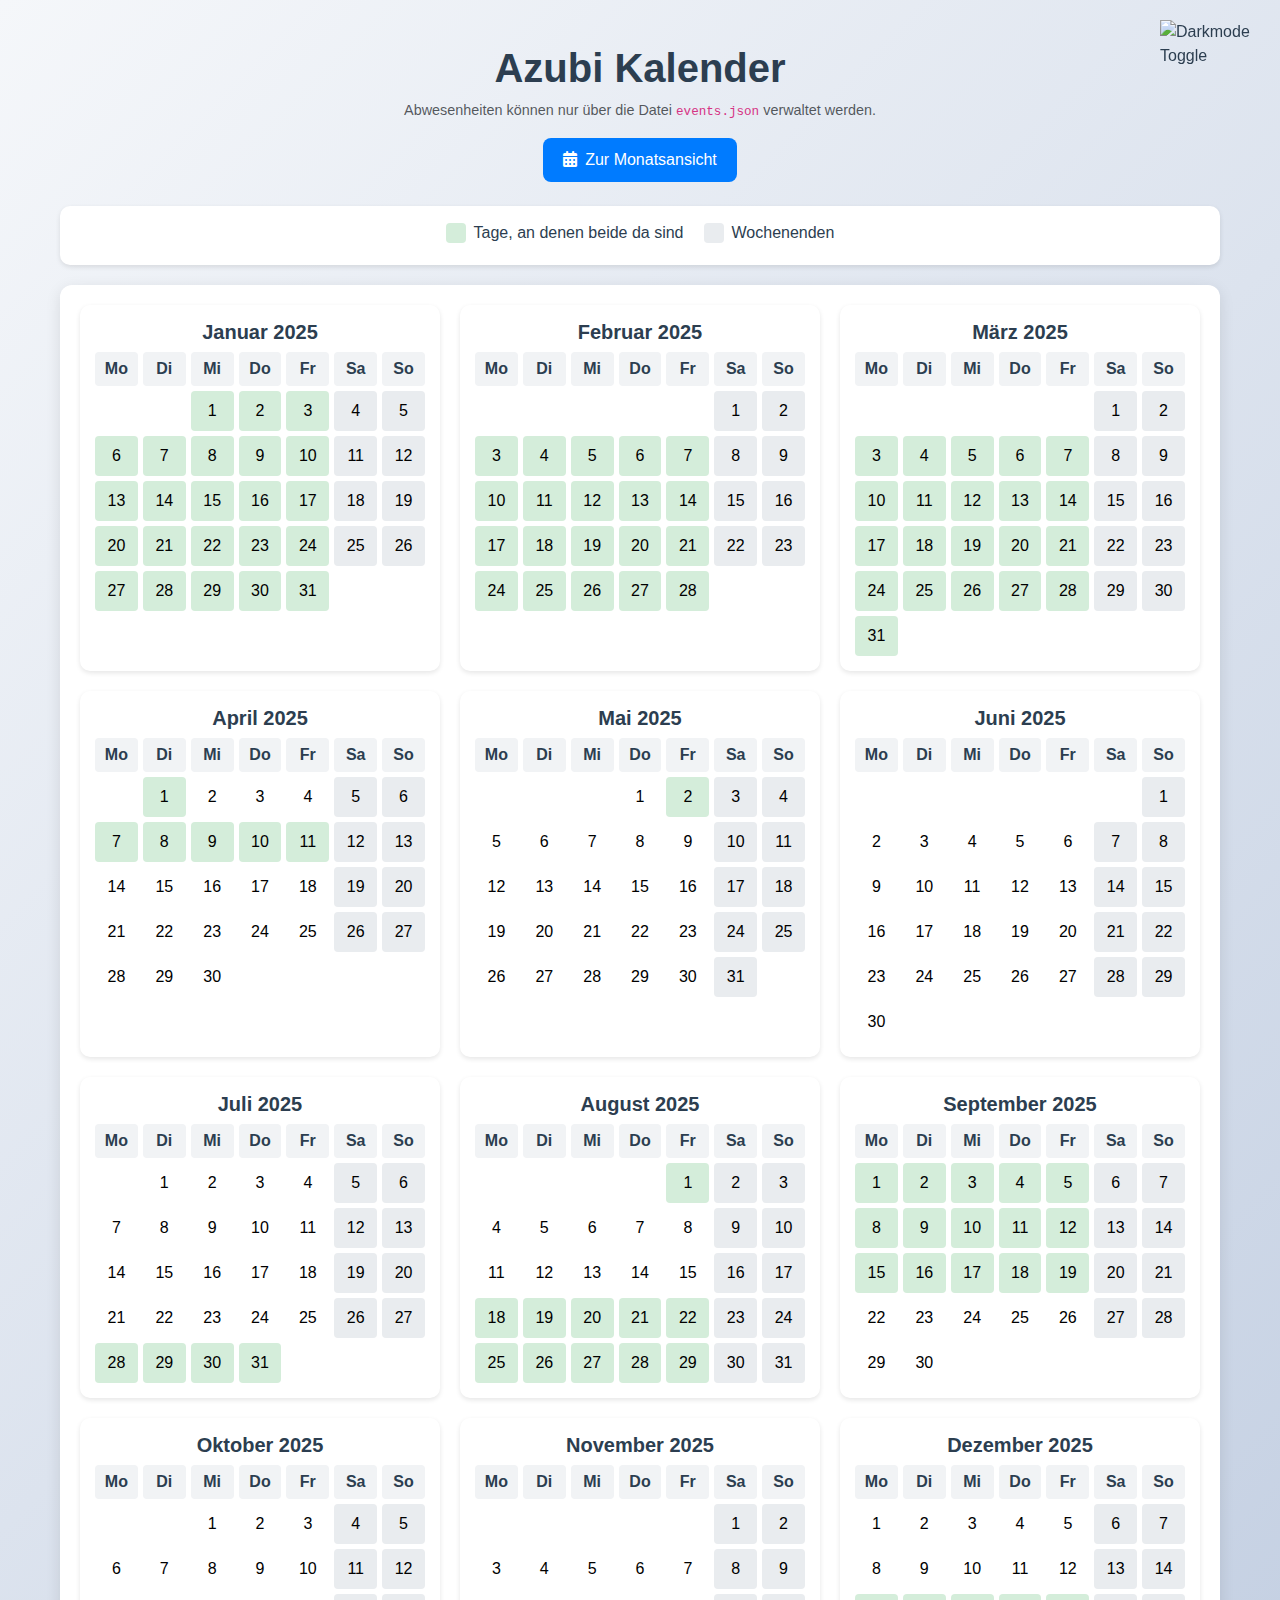
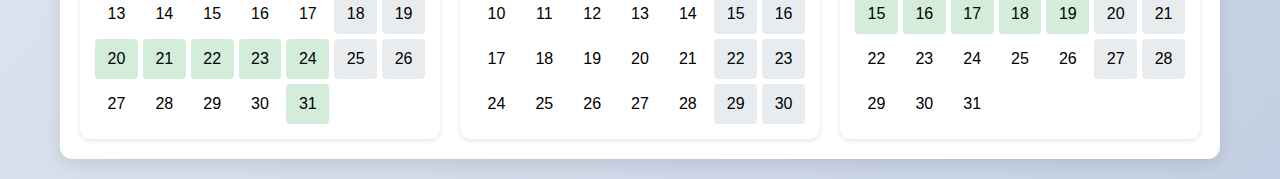
==== year.html @ a27f97ec "jkdnfn" ====
<!DOCTYPE html>
<html lang="de">
<head>
    <meta charset="UTF-8">
    <meta name="viewport" content="width=device-width, initial-scale=1.0">
    <title>Azubi Kalender - Jahresansicht</title>
    <link rel="icon" type="image/x-icon" href="/Kalender/favicon/default.svg">
    <link href="https://cdn.jsdelivr.net/npm/bootstrap@5.3.2/dist/css/bootstrap.min.css" rel="stylesheet">
    <link rel="stylesheet" href="https://cdnjs.cloudflare.com/ajax/libs/font-awesome/6.4.0/css/all.min.css">
    <link rel="stylesheet" href="styles.css">
    <style>
        :root {
            /* Light Mode (Standard) */
            --body-bg: linear-gradient(135deg, #f5f7fa 0%, #c3cfe2 100%);
            --text-color: #2c3e50;
            --card-bg: white;
            --shadow-color: rgba(0, 0, 0, 0.1);
            --muted-text: #6c757d;
            --button-bg: #007bff;
            --button-hover-bg: #0056b3;
            --date-bg: #ffffff;
            --date-text: #000000;
        }
        /* Dark Mode */
        body.dark-mode {
            --body-bg: linear-gradient(135deg, #1e2a38 0%, #2c3e50 100%);
            --text-color: #ffffff;
            --card-bg: #3b4a5e;
            --shadow-color: rgba(0, 0, 0, 0.5);
            --muted-text: #b0bec5;
            --button-bg: #4682b4;
            --button-hover-bg: #5a9bd4;
            --date-bg: #4a5e77;
            --date-text: #e0e0e0; /* Korrigierter Wert für bessere Lesbarkeit */
        }
        body {
            background: var(--body-bg);
            color: var(--text-color);
            transition: background 0.3s ease, color 0.3s ease;
            font-family: 'Segoe UI', Tahoma, Geneva, Verdana, sans-serif;
            position: relative; /* Für absolute Positionierung des Logos */
        }
        .month-grid {
            display: grid;
            grid-template-columns: repeat(3, 1fr);
            gap: 20px;
        }
        .month-card {
            background: var(--card-bg);
            padding: 15px;
            border-radius: 10px;
            box-shadow: 0 2px 5px var(--shadow-color);
        }
        .calendar {
            display: grid;
            grid-template-columns: repeat(7, 1fr);
            gap: 5px;
            text-align: center;
        }
        .day {
            padding: 5px;
            border-radius: 4px;
            min-height: 40px;
            background-color: var(--date-bg);
            color: var(--date-text);
            transition: background-color 0.3s ease, color 0.3s ease;
        }
        .weekend {
            background-color: #e9ecef;
        }
        .free-day {
            background-color: #d4edda;
        }
        .day-header {
            font-weight: bold;
            padding: 5px;
            background-color: #f1f3f5;
            border-radius: 4px;
        }
        body.dark-mode .day-header {
            color: #000000;
        }
        .legend-container {
            background-color: var(--card-bg);
            border-radius: 10px;
            box-shadow: 0 2px 5px var(--shadow-color);
            padding: 15px;
            margin-bottom: 20px;
            text-align: center;
        }
        .legend {
            display: inline-flex;
            justify-content: center;
            gap: 20px;
        }
        .legend-item {
            display: flex;
            align-items: center;
            gap: 8px;
        }
        .legend-color {
            width: 20px;
            height: 20px;
            border-radius: 4px;
        }
        .btn-primary {
            background-color: var(--button-bg);
            border: none;
            transition: background-color 0.3s ease;
        }
        .btn-primary:hover {
            background-color: var(--button-hover-bg);
        }
        h1 {
            color: var(--text-color);
        }
        .text-muted {
            color: var(--muted-text);
        }
        body.dark-mode .text-muted {
            color: #ffffff !important;
        }
        /* Logo Styling (als Darkmode-Button) */
        .site-logo {
            position: fixed;
            top: 20px;
            right: 20px;
            width: 100px;
            height: 100px;
            z-index: 1000;
            cursor: pointer;
        }
        .site-logo:hover {
            opacity: 0.8;
        }
    </style>
</head>
<body>
    <!-- Logo als Darkmode-Button (initial default1.svg) -->
    <img src="/Kalender/favicon/default1.svg" alt="Darkmode Toggle" class="site-logo" id="darkmode-toggle">

    <div class="container">
        <header class="my-4 text-center">
            <h1>Azubi Kalender</h1>
            <p class="text-muted">Abwesenheiten können nur über die Datei <code>events.json</code> verwaltet werden.</p>
            <a href="index.html" class="btn btn-primary"><i class="fas fa-calendar-alt me-2"></i>Zur Monatsansicht</a>
        </header>

        <!-- Legende in eigenem Container -->
        <div class="legend-container">
            <div class="legend">
                <div class="legend-item">
                    <div class="legend-color" style="background-color: #d4edda;"></div>
                    <span>Tage, an denen beide da sind</span>
                </div>
                <div class="legend-item">
                    <div class="legend-color" style="background-color: #e9ecef;"></div>
                    <span>Wochenenden</span>
                </div>
            </div>
        </div>

        <!-- Kalender-Grid -->
        <div id="yearView" class="month-grid"></div>
    </div>

    <script src="script_year.js"></script>
    <script>
        // Darkmode-Logik
        const darkmodeToggle = document.getElementById('darkmode-toggle'); // Logo als Toggle
        const body = document.body;

        // Darkmode-Status aus localStorage laden
        if (localStorage.getItem('darkmode') === 'enabled') {
            body.classList.add('dark-mode');
            darkmodeToggle.src = '/Kalender/favicon/default.svg'; // Initial auf Darkmode-Logo
        } else {
            darkmodeToggle.src = '/Kalender/favicon/default1.svg'; // Initial auf Lightmode-Logo
        }

        darkmodeToggle.addEventListener('click', () => {
            body.classList.toggle('dark-mode');
            if (body.classList.contains('dark-mode')) {
                localStorage.setItem('darkmode', 'enabled');
                darkmodeToggle.src = '/Kalender/favicon/default.svg'; // Wechsel zu default.svg im Darkmode
            } else {
                localStorage.setItem('darkmode', 'disabled');
                darkmodeToggle.src = '/Kalender/favicon/default1.svg'; // Wechsel zu default1.svg im Lightmode
            }
        });
    </script>
</body>
</html>
---- styles.css ----
body {
    background: linear-gradient(135deg, #f5f7fa 0%, #c3cfe2 100%);
    font-family: 'Segoe UI', Tahoma, Geneva, Verdana, sans-serif;
    min-height: 100vh;
}

.container {
    max-width: 1200px;
    margin: 0 auto;
    padding: 20px;
}

h1 {
    color: #2c3e50;
    font-weight: 700;
}

.text-muted {
    font-size: 0.9em;
    color: #6c757d;
}

.btn-primary {
    background-color: #007bff;
    border: none;
    padding: 10px 20px;
    border-radius: 8px;
    transition: background-color 0.3s ease;
}

.btn-primary:hover {
    background-color: #0056b3;
}

/* FullCalendar Styling */
.fc {
    background-color: white;
    border-radius: 12px;
    box-shadow: 0 4px 15px rgba(0, 0, 0, 0.1);
    padding: 20px;
}

.fc-button {
    background-color: #007bff;
    border: none;
    transition: background-color 0.3s ease;
}

.fc-button:hover {
    background-color: #0056b3;
}

.fc-daygrid-day {
    transition: background-color 0.3s ease;
}

.free-day {
    background-color: #d4edda !important; /* Hellgrün für freie Tage */
}

.event-day {
    background-color: #f8d7da !important; /* Hellrot für belegte Tage */
}

.weekend {
    background-color: #e9ecef !important; /* Grau für Wochenenden */
}

/* Jahresansicht */
#yearView {
    background-color: white;
    border-radius: 12px;
    box-shadow: 0 4px 15px rgba(0, 0, 0, 0.1);
    padding: 20px;
}

.month-grid {
    display: grid;
    grid-template-columns: repeat(4, 1fr);
    gap: 20px;
}

.month-card {
    background-color: #f8f9fa;
    border-radius: 12px;
    box-shadow: 0 2px 10px rgba(0, 0, 0, 0.05);
    padding: 10px;
}

.calendar {
    display: grid;
    grid-template-columns: repeat(7, 1fr);
    gap: 5px;
    text-align: center;
}

.day {
    padding: 8px;
    border-radius: 4px;
    min-height: 40px;
    display: flex;
    align-items: center;
    justify-content: center;
    color: #2c3e50;
    transition: all 0.3s ease;
}

.free-day {
    background-color: #d4edda; /* Hellgrün */
}

.event-day {
    color: white; /* Weißer Text für Lesbarkeit */
}

.weekend {
    background-color: #e9ecef; /* Grau */
}

@media (max-width: 992px) {
    .month-grid {
        grid-template-columns: repeat(2, 1fr);
    }
}

@media (max-width: 576px) {
    .month-grid {
        grid-template-columns: 1fr;
    }
}
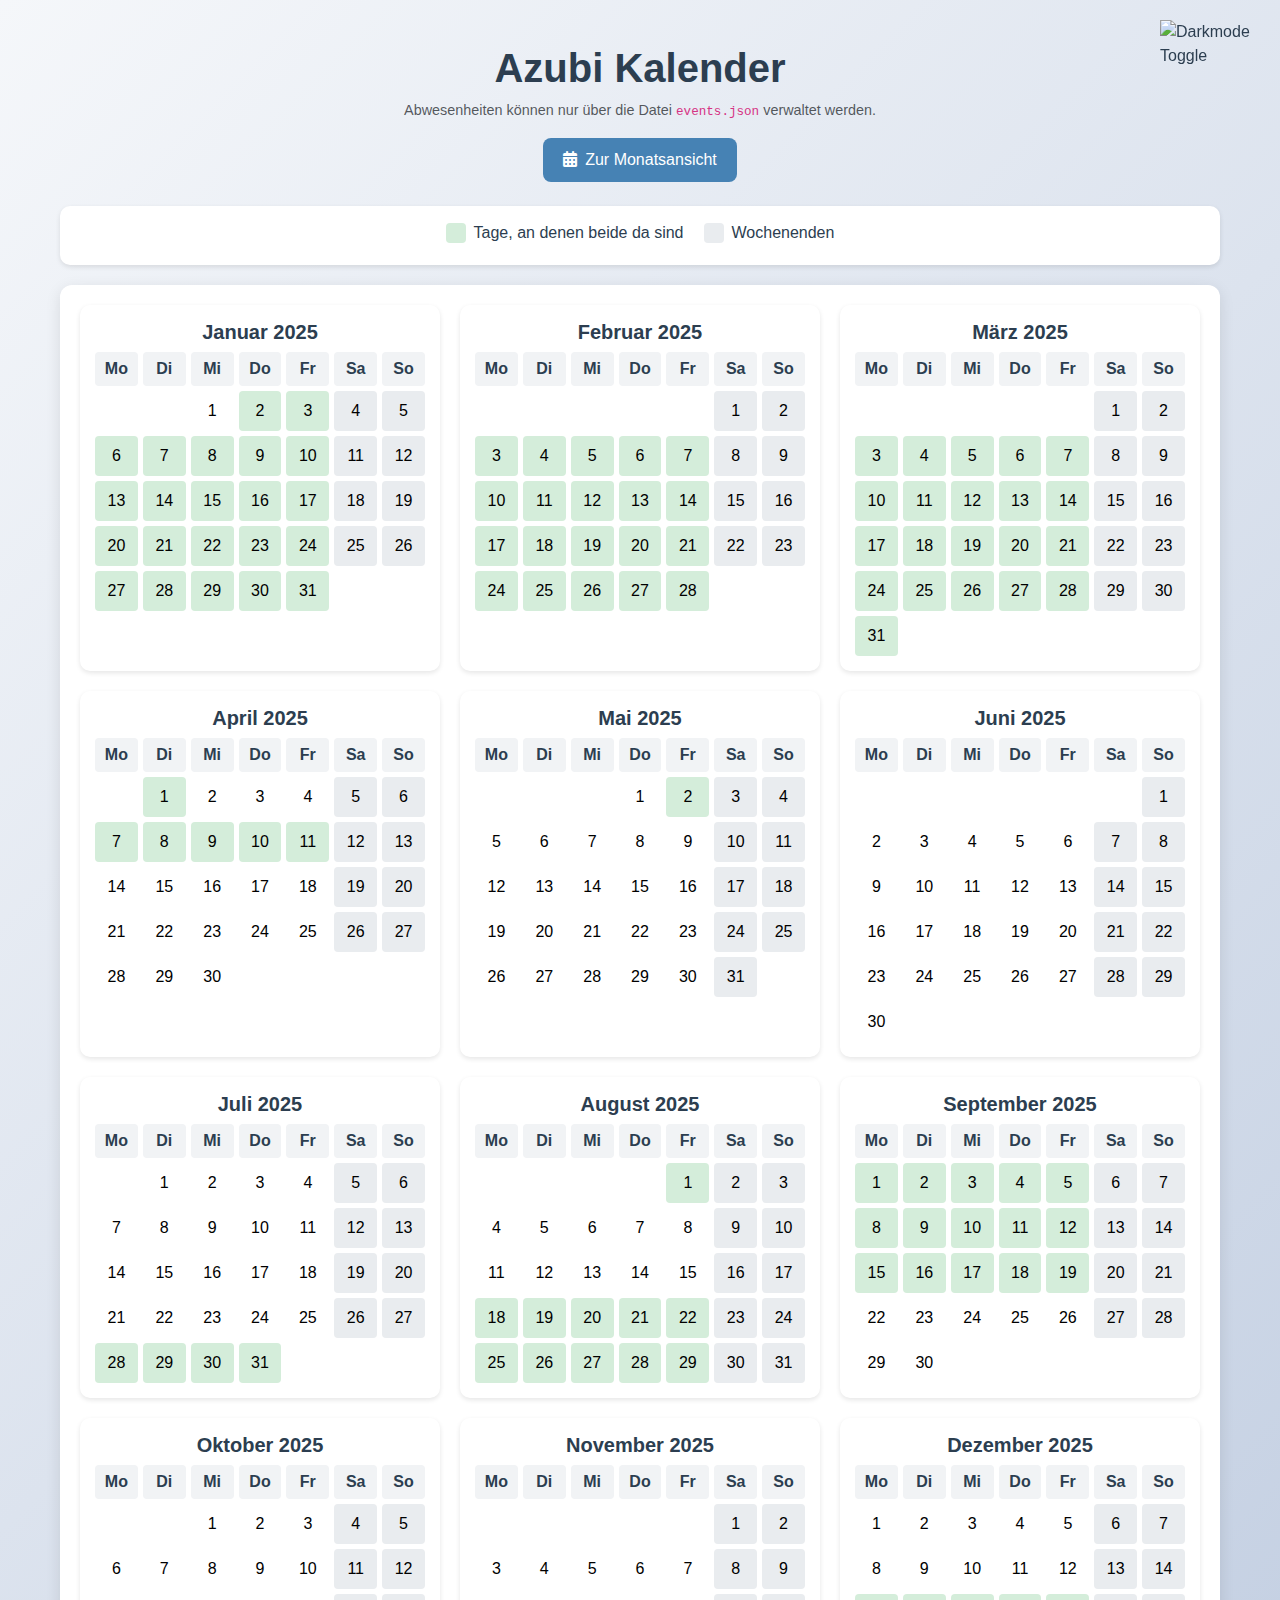
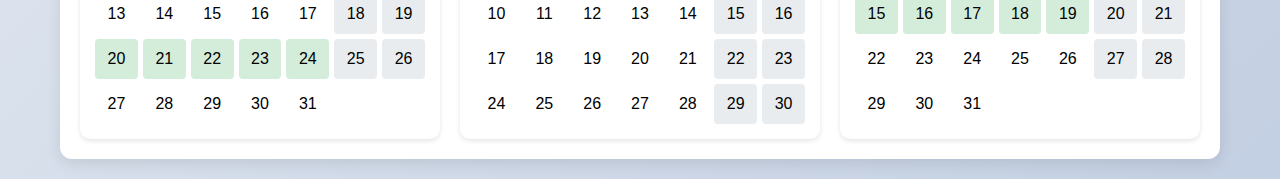
==== commit 0eafe2cb: "jdnfk" ====
--- a/year.html
+++ b/year.html
@@ -16,8 +16,8 @@
             --card-bg: white;
             --shadow-color: rgba(0, 0, 0, 0.1);
             --muted-text: #6c757d;
-            --button-bg: #007bff;
-            --button-hover-bg: #0056b3;
+            --button-bg: #4682b4;
+            --button-hover-bg: #47759b;
             --date-bg: #ffffff;
             --date-text: #000000;
         }
@@ -31,7 +31,7 @@
             --button-bg: #4682b4;
             --button-hover-bg: #5a9bd4;
             --date-bg: #4a5e77;
-            --date-text: #e0e0e0; /* Korrigierter Wert für bessere Lesbarkeit */
+            --date-text: #000000; /* Korrigierter Wert für bessere Lesbarkeit */
         }
         body {
             background: var(--body-bg);
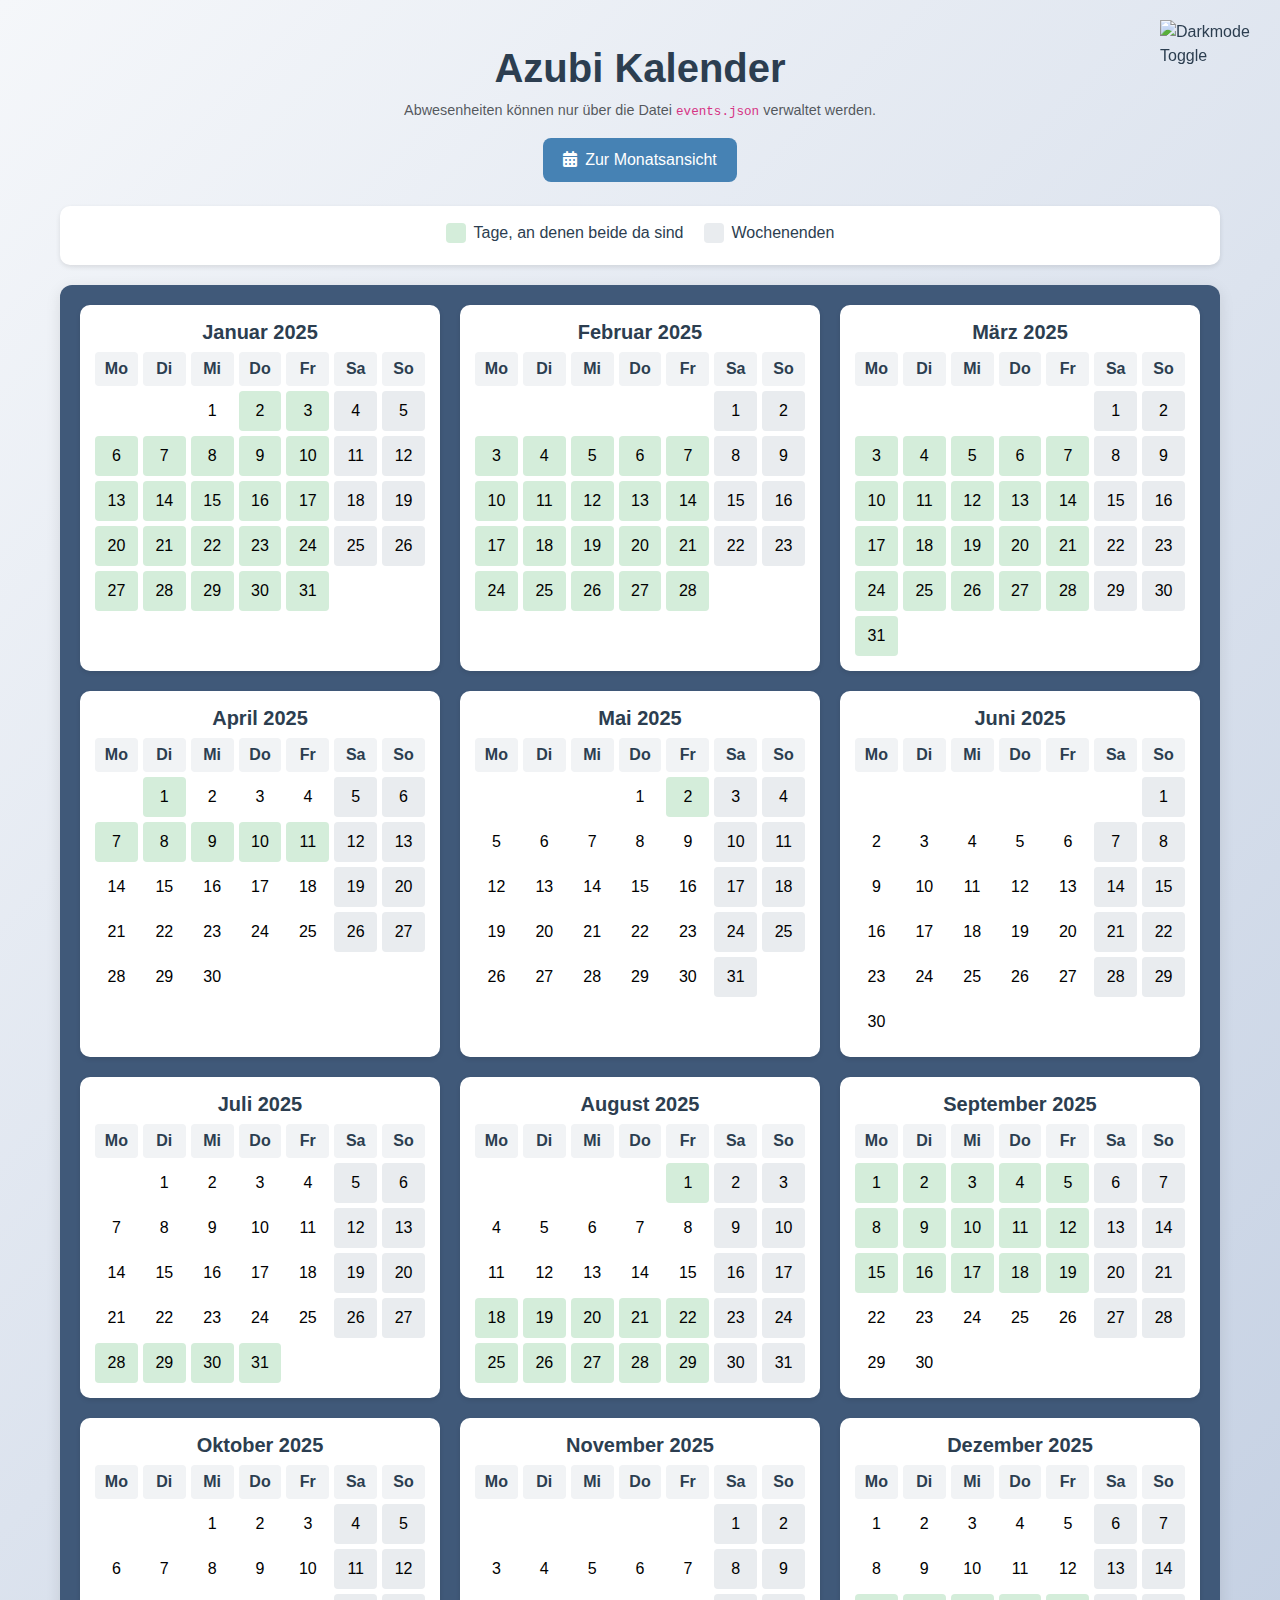
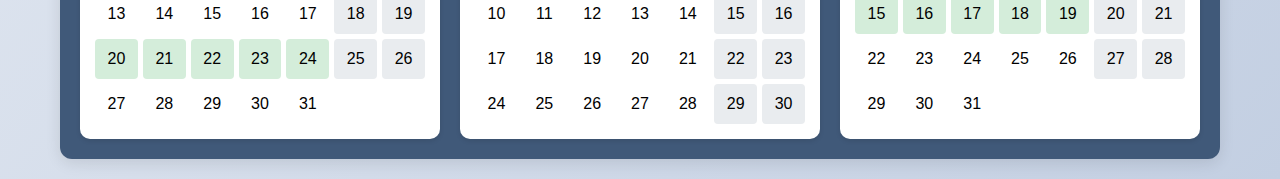
==== commit e82d33f5: "kdnfl" ====
--- a/year.html
+++ b/year.html
@@ -40,6 +40,7 @@
             font-family: 'Segoe UI', Tahoma, Geneva, Verdana, sans-serif;
             position: relative; /* Für absolute Positionierung des Logos */
         }
+        
         .month-grid {
             display: grid;
             grid-template-columns: repeat(3, 1fr);
@@ -133,6 +134,54 @@
         .site-logo:hover {
             opacity: 0.8;
         }
+        
+        @media (max-width: 768px) {
+    .month-grid {
+        grid-template-columns: repeat(2, 1fr); /* 2 Spalten auf Tablets */
+        gap: 15px;
+    }
+    .month-card {
+        padding: 10px;
+    }
+    .day {
+        min-height: 35px;
+        font-size: 0.9em; /* Kleinere Schrift auf kleineren Bildschirmen */
+    }
+    .legend {
+        flex-direction: column; /* Legende untereinander statt nebeneinander */
+        gap: 10px;
+    }
+    .site-logo {
+        width: 70px; /* Kleineres Logo auf Mobilgeräten */
+        height: 70px;
+        top: 10px;
+        right: 10px;
+    }
+    h1 {
+        font-size: 1.5em; /* Kleinere Überschrift */
+    }
+}
+
+@media (max-width: 576px) {
+    .month-grid {
+        grid-template-columns: 1fr; /* 1 Spalte auf Smartphones */
+        gap: 10px;
+    }
+    .day {
+        min-height: 30px;
+        font-size: 0.8em;
+    }
+    .calendar {
+        gap: 3px; /* Weniger Abstand zwischen Tagen */
+    }
+    .btn-primary {
+        padding: 8px 16px; /* Kleinere Buttons für Touch */
+        font-size: 0.9em;
+    }
+    .legend-container {
+        padding: 10px;
+    }
+}
     </style>
 </head>
 <body>
--- a/styles.css
+++ b/styles.css
@@ -68,7 +68,7 @@
 
 /* Jahresansicht */
 #yearView {
-    background-color: white;
+    background-color: rgb(64, 89, 121);
     border-radius: 12px;
     box-shadow: 0 4px 15px rgba(0, 0, 0, 0.1);
     padding: 20px;
@@ -86,7 +86,11 @@
     box-shadow: 0 2px 10px rgba(0, 0, 0, 0.05);
     padding: 10px;
 }
-
+.fc-col-header-cell-cushion {
+    color: #4682b4;
+    padding: 10px;
+    border-radius: 4px;
+}
 .calendar {
     display: grid;
     grid-template-columns: repeat(7, 1fr);
@@ -117,9 +121,16 @@
     background-color: #e9ecef; /* Grau */
 }
 
+/* Bestehende Medienabfragen aktualisieren */
 @media (max-width: 992px) {
     .month-grid {
         grid-template-columns: repeat(2, 1fr);
+    }
+    .container {
+        padding: 15px;
+    }
+    .fc {
+        padding: 15px; /* Weniger Padding für FullCalendar */
     }
 }
 
@@ -127,4 +138,23 @@
     .month-grid {
         grid-template-columns: 1fr;
     }
+    .day {
+        padding: 6px;
+        min-height: 35px;
+        font-size: 0.85em;
+    }
+    .fc {
+        padding: 10px;
+        box-shadow: 0 2px 10px rgba(0, 0, 0, 0.1); /* Leichterer Schatten */
+    }
+    .btn-primary {
+        padding: 8px 16px;
+        font-size: 0.9em;
+    }
+    h1 {
+        font-size: 1.4em;
+    }
+    .text-muted {
+        font-size: 0.85em;
+    }
 }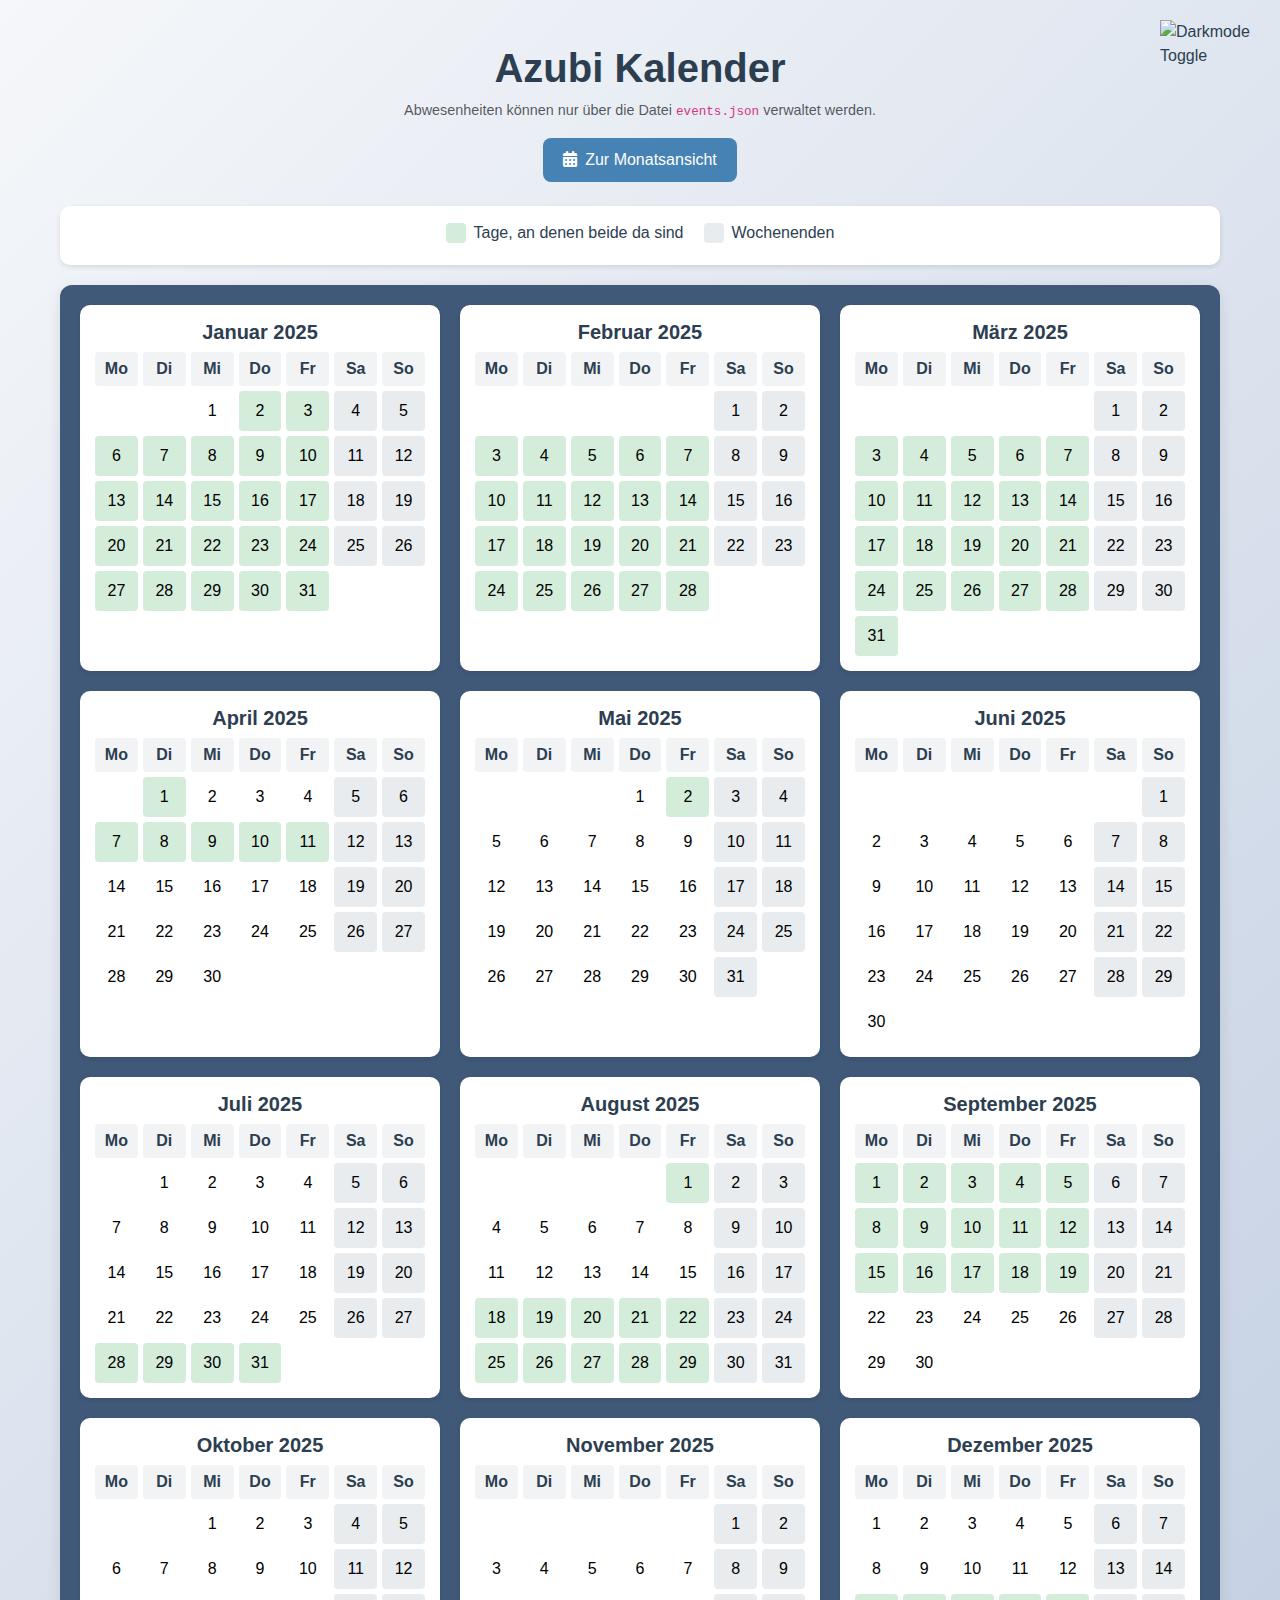
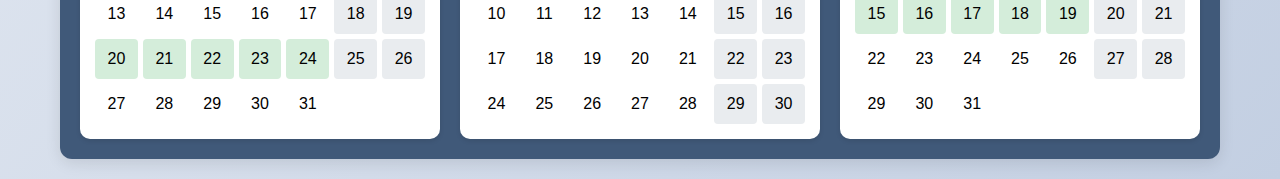
==== commit f2a3c032: "jkdbfn" ====
--- a/year.html
+++ b/year.html
@@ -123,7 +123,7 @@
         }
         /* Logo Styling (als Darkmode-Button) */
         .site-logo {
-            position: fixed;
+            position: absolute;
             top: 20px;
             right: 20px;
             width: 100px;
@@ -156,6 +156,7 @@
         height: 70px;
         top: 10px;
         right: 10px;
+        position: absolute;
     }
     h1 {
         font-size: 1.5em; /* Kleinere Überschrift */
